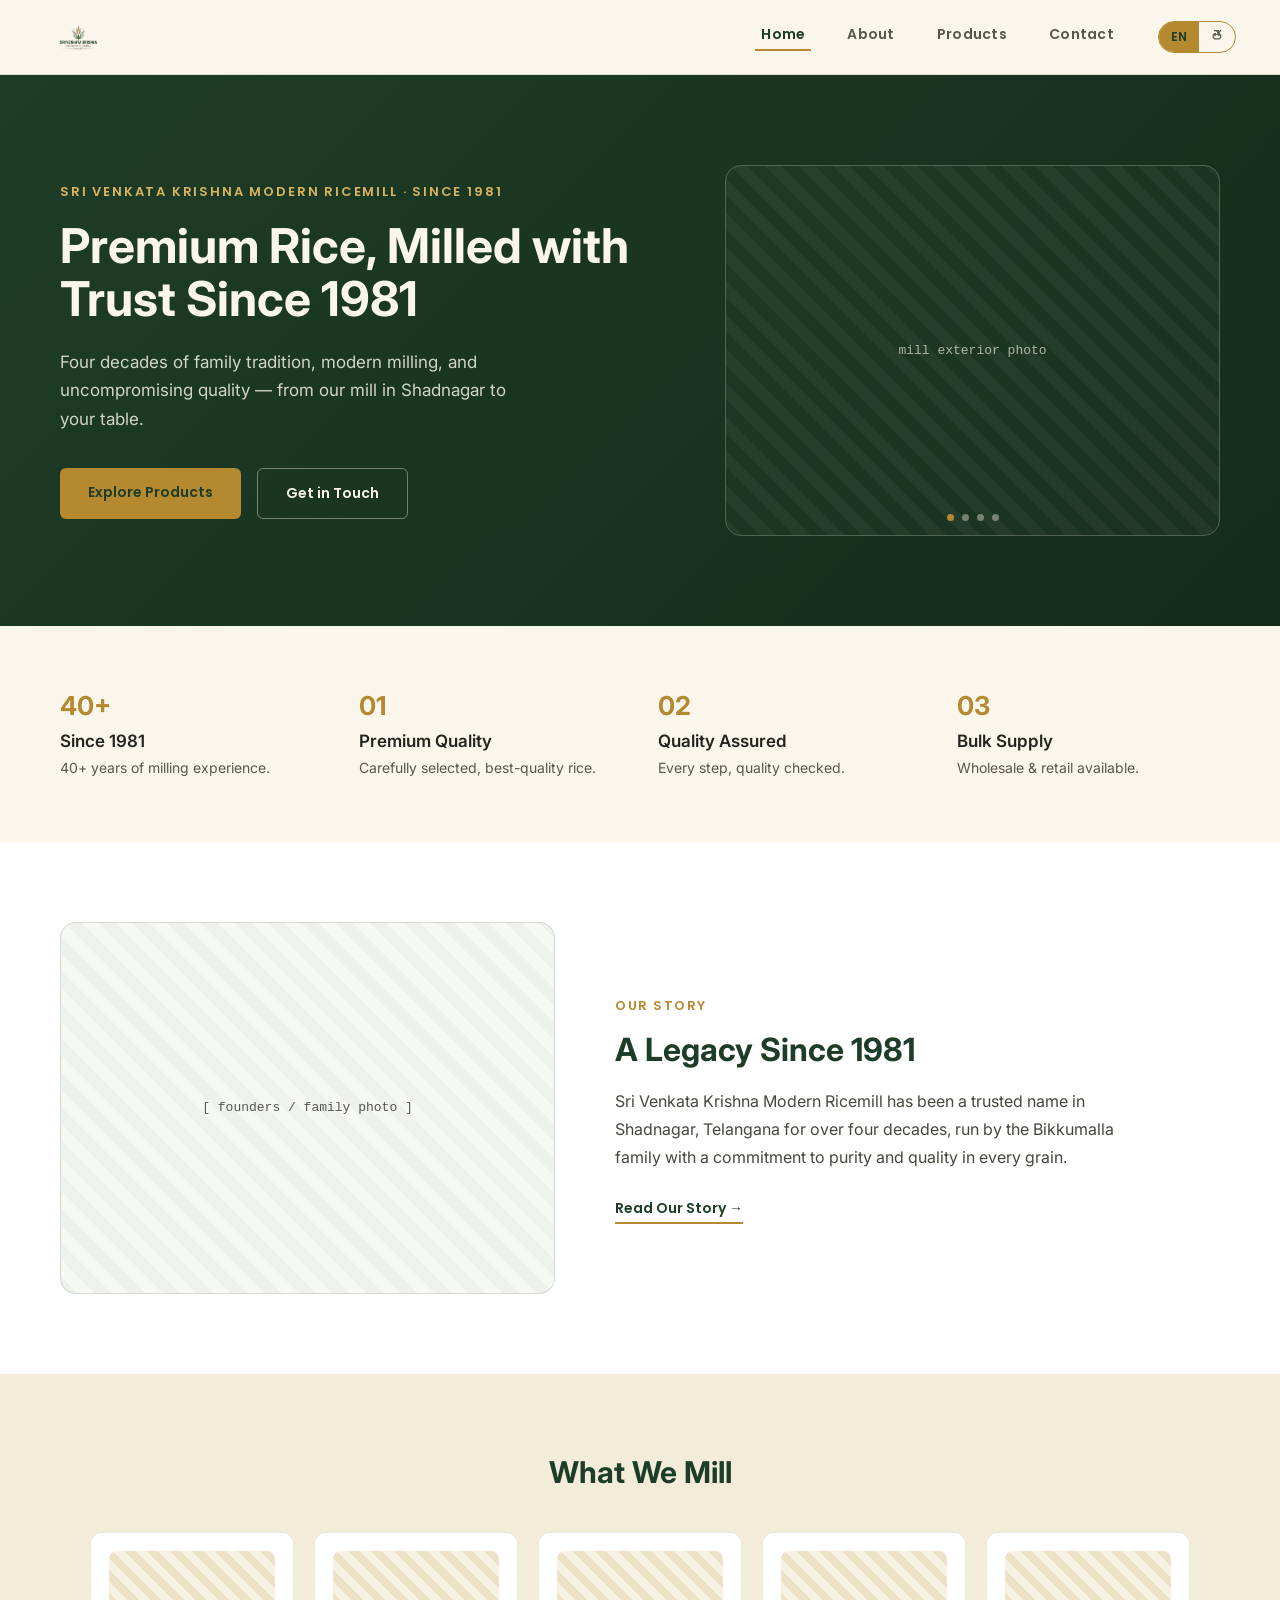
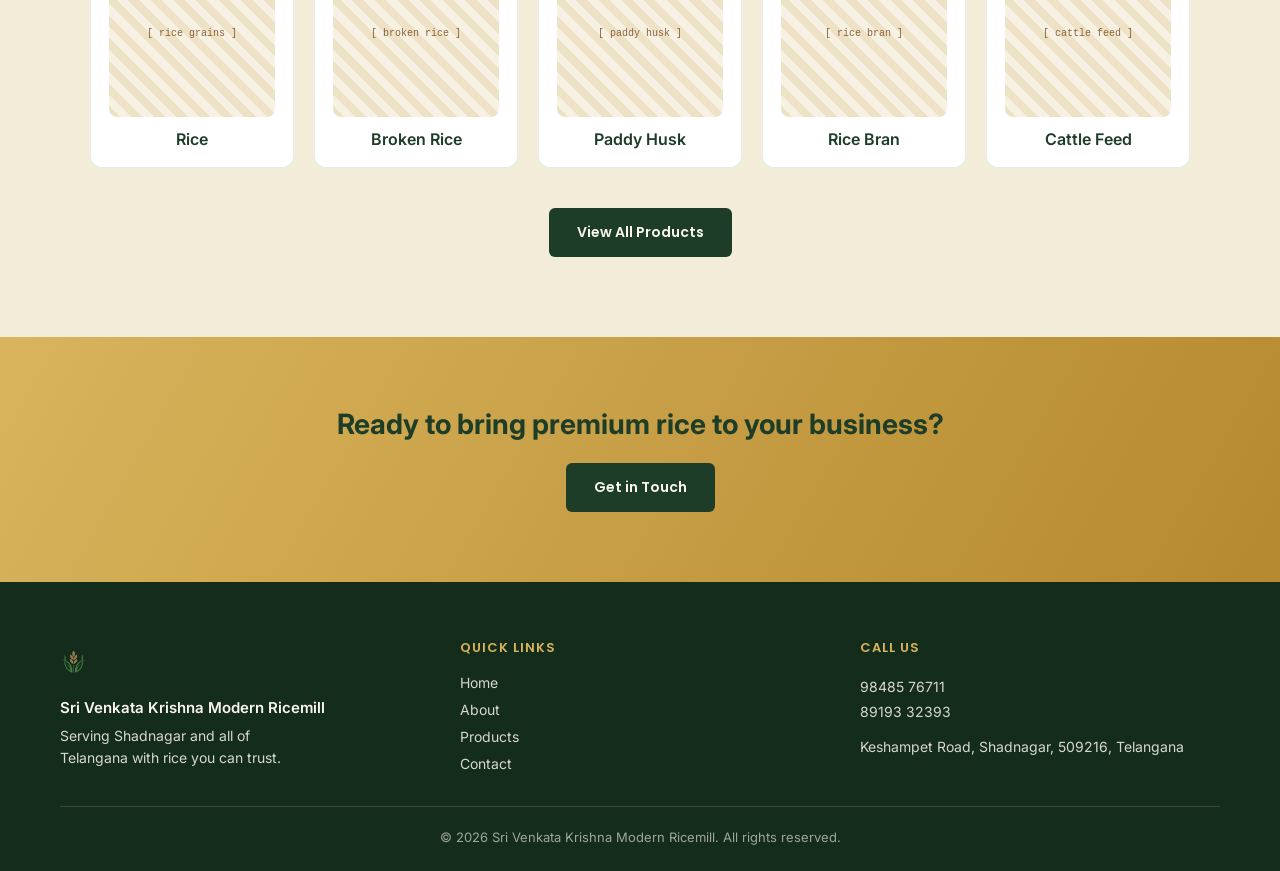
==== index.html @ 7b0346a7 "Add static Rice Mill website (Sri Venkata Krishna Modern Ricemill) Bilingual (EN/Telugu) single-page" ====
<!DOCTYPE html>
<html lang="en">
<head>
<meta charset="UTF-8" />
<meta name="viewport" content="width=device-width, initial-scale=1.0" />
<title>Sri Venkata Krishna Modern Ricemill</title>
<meta name="description" content="Sri Venkata Krishna Modern Ricemill — premium rice milled with trust since 1981. Based in Shadnagar, Telangana." />
<link rel="icon" href="assets/logo-mark.png" type="image/png" />
<link rel="preconnect" href="https://fonts.googleapis.com" />
<link rel="preconnect" href="https://fonts.gstatic.com" crossorigin />
<link href="https://fonts.googleapis.com/css2?family=Poppins:wght@500;600;700;800&family=Inter:wght@400;500;600&family=Noto+Sans+Telugu:wght@400;500;600;700&display=swap" rel="stylesheet" />
<link rel="stylesheet" href="css/styles.css" />
</head>
<body>
<div id="app"></div>
<script src="js/script.js"></script>
</body>
</html>
---- css/styles.css ----
:root {
  --bg: #faf6ec;
  --bg-alt: #f3ecd9;
  --text: #22241f;
  --muted: #55584f;
  --muted-2: #45473f;
  --green: #1e3d28;
  --green-dark: #142c1c;
  --gold: #b5892f;
  --gold-light: #d9b45c;
  --border: rgba(30, 61, 40, 0.14);
  --border-soft: rgba(30, 61, 40, 0.1);
}

* { box-sizing: border-box; }

html, body {
  margin: 0;
  padding: 0;
  background: var(--bg);
  color: var(--text);
  font-family: 'Inter', 'Noto Sans Telugu', sans-serif;
  min-height: 100vh;
  scroll-behavior: smooth;
}

a { color: var(--green); text-decoration: none; }
a:hover { color: var(--gold); }

input::placeholder, textarea::placeholder { color: #9a978c; }

.heading, h1, h2, h3 { font-family: 'Poppins', 'Noto Sans Telugu', sans-serif; }

.hidden { display: none !important; }

button { font-family: inherit; }

/* ===== NAV ===== */
.navbar {
  position: sticky;
  top: 0;
  z-index: 50;
  display: flex;
  flex-wrap: wrap;
  align-items: center;
  justify-content: space-between;
  gap: 16px;
  padding: 14px 44px;
  background: var(--bg);
  border-bottom: 1px solid var(--border);
}

.navbar-logo { height: 46px; cursor: pointer; }

.nav-right {
  display: flex;
  align-items: center;
  gap: 30px;
  flex-wrap: wrap;
}

.nav-link {
  font-family: 'Poppins', 'Noto Sans Telugu', sans-serif;
  font-weight: 600;
  font-size: 14px;
  letter-spacing: 0.02em;
  color: var(--muted);
  cursor: pointer;
  padding-bottom: 4px;
  border-bottom: 2px solid transparent;
  background: none;
  border-top: none;
  border-left: none;
  border-right: none;
}

.nav-link.active {
  color: var(--green);
  border-bottom: 2px solid var(--gold);
}

.lang-toggle {
  display: flex;
  align-items: center;
  border: 1px solid var(--gold);
  border-radius: 999px;
  overflow: hidden;
  margin-left: 8px;
}

.lang-btn {
  font-family: 'Poppins', sans-serif;
  font-weight: 600;
  font-size: 12px;
  padding: 6px 12px;
  cursor: pointer;
  color: var(--muted);
  background: none;
  border: none;
}

.lang-btn.active { background: var(--gold); color: var(--green); }

/* ===== SECTION HELPERS ===== */
.section-pad { padding: 80px 60px; }
.header-band {
  padding: 64px 60px;
  background: var(--green);
  color: var(--bg);
  text-align: center;
}
.header-band .page-title { font-weight: 700; font-size: 38px; margin-bottom: 14px; }
.header-band .page-subtitle { font-size: 16px; color: rgba(250,246,236,0.8); max-width: 620px; margin: 0 auto; }

.placeholder-photo {
  aspect-ratio: 4/3;
  border-radius: 16px;
  border: 1px solid var(--border);
  background: repeating-linear-gradient(45deg, #eef2ec, #eef2ec 12px, #f6f8f4 12px, #f6f8f4 24px);
  display: flex;
  align-items: center;
  justify-content: center;
  padding: 20px;
  text-align: center;
}
.placeholder-photo span { font-family: monospace; font-size: 13px; color: var(--muted); }

/* ===== HERO ===== */
.hero {
  display: grid;
  grid-template-columns: 1.1fr 0.9fr;
  gap: 60px;
  align-items: center;
  padding: 90px 60px;
  background: linear-gradient(135deg, var(--green), var(--green-dark));
  color: var(--bg);
}
.hero-kicker {
  font-family: 'Poppins', sans-serif;
  font-weight: 600;
  font-size: 13px;
  letter-spacing: 0.14em;
  color: var(--gold-light);
  text-transform: uppercase;
  margin-bottom: 18px;
}
.hero-title { font-weight: 700; font-size: 48px; line-height: 1.1; margin-bottom: 22px; }
.hero-subtitle {
  font-size: 17px;
  line-height: 1.7;
  color: rgba(250,246,236,0.82);
  max-width: 480px;
  margin-bottom: 34px;
}
.hero-ctas { display: flex; gap: 16px; flex-wrap: wrap; }

.btn {
  font-family: 'Poppins', sans-serif;
  font-weight: 600;
  font-size: 14px;
  padding: 14px 28px;
  border-radius: 6px;
  cursor: pointer;
  display: inline-block;
  border: none;
}
.btn-gold { background: var(--gold); color: var(--green); }
.btn-outline { background: transparent; color: var(--bg); border: 1px solid rgba(250,246,236,0.4); }
.btn-dark { background: var(--green); color: var(--bg); }

.hero-visual {
  position: relative;
  aspect-ratio: 4/3;
  border-radius: 16px;
  border: 1px solid rgba(250,246,236,0.25);
  overflow: hidden;
}
.hero-slide {
  position: absolute;
  inset: 0;
  display: flex;
  align-items: center;
  justify-content: center;
  padding: 20px;
  text-align: center;
  background: repeating-linear-gradient(45deg, rgba(250,246,236,0.06), rgba(250,246,236,0.06) 12px, rgba(250,246,236,0.02) 12px, rgba(250,246,236,0.02) 24px);
  transition: opacity 1s ease;
  opacity: 0;
}
.hero-slide.active { opacity: 1; }
.hero-slide span { font-family: monospace; font-size: 13px; color: rgba(250,246,236,0.65); }
.hero-dots {
  position: absolute;
  bottom: 14px;
  left: 0;
  right: 0;
  display: flex;
  justify-content: center;
  gap: 8px;
}
.hero-dot {
  width: 7px;
  height: 7px;
  border-radius: 50%;
  background: rgba(250,246,236,0.4);
}
.hero-dot.active { background: var(--gold); }

/* ===== TRUST ===== */
.trust-grid {
  display: grid;
  grid-template-columns: repeat(auto-fit, minmax(200px, 1fr));
  gap: 36px;
  padding: 64px 60px;
  background: var(--bg);
}
.trust-mark { font-weight: 700; font-size: 26px; color: var(--gold); margin-bottom: 10px; }
.trust-title { font-weight: 600; font-size: 17px; margin-bottom: 6px; }
.trust-desc { font-size: 14px; color: var(--muted); line-height: 1.5; }

/* ===== ABOUT TEASER ===== */
.about-teaser {
  display: grid;
  grid-template-columns: 0.9fr 1.1fr;
  gap: 60px;
  align-items: center;
  padding: 80px 60px;
  background: #ffffff;
}
.eyebrow {
  font-family: 'Poppins', sans-serif;
  font-weight: 600;
  font-size: 13px;
  letter-spacing: 0.12em;
  color: var(--gold);
  text-transform: uppercase;
  margin-bottom: 14px;
}
.about-teaser-title { font-weight: 700; font-size: 32px; margin-bottom: 18px; color: var(--green); }
.about-teaser-text { font-size: 16px; line-height: 1.75; color: var(--muted-2); margin-bottom: 26px; max-width: 520px; }
.link-cta {
  font-family: 'Poppins', sans-serif;
  font-weight: 600;
  font-size: 14px;
  color: var(--green);
  border-bottom: 2px solid var(--gold);
  padding-bottom: 4px;
  cursor: pointer;
  background: none;
  border-top: none; border-left: none; border-right: none;
}

/* ===== PRODUCTS TEASER (home) ===== */
.products-teaser { padding: 80px 60px; background: var(--bg-alt); }
.section-title-center { font-weight: 700; font-size: 30px; color: var(--green); text-align: center; margin-bottom: 42px; }
.products-teaser-grid {
  display: grid;
  grid-template-columns: repeat(auto-fit, minmax(180px, 1fr));
  gap: 20px;
  max-width: 1100px;
  margin: 0 auto 40px;
}
.product-mini-card {
  background: #ffffff;
  border-radius: 12px;
  padding: 18px;
  text-align: center;
  border: 1px solid var(--border-soft);
}
.product-mini-photo {
  aspect-ratio: 1/1;
  border-radius: 8px;
  margin-bottom: 12px;
  background: repeating-linear-gradient(45deg, #eee2c6, #eee2c6 8px, #f6f1e2 8px, #f6f1e2 16px);
  display: flex;
  align-items: center;
  justify-content: center;
  padding: 8px;
  text-align: center;
}
.product-mini-photo span { font-family: monospace; font-size: 10px; color: #8b6239; }
.product-mini-name { font-weight: 600; font-size: 16px; color: var(--green); }
.center { text-align: center; }

/* ===== CTA BANNER ===== */
.cta-banner {
  padding: 70px 60px;
  background: linear-gradient(120deg, var(--gold-light), var(--gold));
  text-align: center;
}
.cta-banner-text { font-weight: 700; font-size: 28px; color: var(--green); margin-bottom: 22px; }

/* ===== ABOUT PAGE ===== */
.about-story-section {
  display: grid;
  grid-template-columns: 0.9fr 1.1fr;
  gap: 60px;
  align-items: center;
  padding: 80px 60px;
  background: #ffffff;
}
.about-story-text { font-size: 16px; line-height: 1.8; color: var(--muted-2); }

.founders-section { padding: 70px 60px; background: var(--bg-alt); }
.founders-grid {
  display: grid;
  grid-template-columns: repeat(auto-fit, minmax(220px, 1fr));
  gap: 24px;
  max-width: 700px;
  margin: 0 auto;
}
.founder-card {
  background: #ffffff;
  border-radius: 14px;
  padding: 30px;
  text-align: center;
  border: 1px solid var(--border-soft);
}
.founder-avatar {
  width: 66px; height: 66px;
  border-radius: 50%;
  background: var(--green);
  color: var(--gold-light);
  display: flex; align-items: center; justify-content: center;
  font-family: 'Poppins', sans-serif;
  font-weight: 700; font-size: 20px;
  margin: 0 auto 16px;
}
.founder-name { font-weight: 600; font-size: 17px; color: var(--green); }
.founder-role {
  font-family: 'Poppins', sans-serif;
  font-weight: 600; font-size: 12px;
  letter-spacing: 0.08em; text-transform: uppercase;
  color: var(--gold); margin-top: 6px;
}

.values-section { padding: 80px 60px; background: #ffffff; }
.values-grid {
  display: grid;
  grid-template-columns: repeat(auto-fit, minmax(220px, 1fr));
  gap: 22px;
  max-width: 1100px;
  margin: 0 auto;
}
.value-card {
  background: var(--bg);
  border: 1px solid var(--border-soft);
  border-radius: 12px;
  padding: 26px;
}
.value-title { font-weight: 600; font-size: 17px; color: var(--green); margin-bottom: 10px; }
.value-desc { font-size: 14px; color: var(--muted); line-height: 1.6; }

.serve-section {
  padding: 80px 60px;
  background: var(--green-dark);
  color: var(--bg);
  border-top: 2px solid var(--gold);
  border-bottom: 2px solid var(--gold);
}
.serve-title { font-weight: 700; font-size: 28px; text-align: center; }
.serve-underline { width: 60px; height: 3px; background: var(--gold-light); margin: 16px auto 42px; border-radius: 2px; }
.serve-grid {
  display: grid;
  grid-template-columns: repeat(auto-fit, minmax(190px, 1fr));
  gap: 20px;
  max-width: 1000px;
  margin: 0 auto;
}
.serve-item {
  background: rgba(255,255,255,0.06);
  border: 1px solid rgba(217,180,92,0.35);
  border-radius: 12px;
  padding: 22px;
  display: flex;
  flex-direction: column;
  align-items: center;
  gap: 12px;
}
.serve-icon-circle {
  width: 48px; height: 48px;
  border-radius: 50%;
  background: var(--gold-light);
  display: flex; align-items: center; justify-content: center;
  flex-shrink: 0;
}
.serve-icon-inner { position: relative; width: 22px; height: 20px; }
.serve-item span.label { font-size: 14px; text-align: center; }

/* Serve icon shapes */
.icon-store .tri { position: absolute; top: 0; left: 0; width: 0; height: 0; border-left: 11px solid transparent; border-right: 11px solid transparent; border-bottom: 8px solid var(--green); }
.icon-store .body { position: absolute; top: 8px; left: 2px; width: 18px; height: 12px; background: var(--green); border-radius: 0 0 2px 2px; }
.icon-store .door { position: absolute; top: 12px; left: 9px; width: 4px; height: 8px; background: var(--gold-light); }

.icon-warehouse .roof { position: absolute; top: 0; left: 0; width: 0; height: 0; border-left: 11px solid transparent; border-right: 11px solid transparent; border-bottom: 7px solid var(--green); }
.icon-warehouse .body { position: absolute; top: 6px; left: 1px; width: 20px; height: 14px; background: var(--green); }
.icon-warehouse .win1 { position: absolute; top: 10px; left: 4px; width: 4px; height: 4px; background: var(--gold-light); }
.icon-warehouse .win2 { position: absolute; top: 10px; left: 14px; width: 4px; height: 4px; background: var(--gold-light); }

.icon-cart .basket { position: absolute; top: 2px; left: 2px; width: 18px; height: 10px; background: var(--green); border-radius: 2px; }
.icon-cart .wheel1 { position: absolute; bottom: 0; left: 4px; width: 5px; height: 5px; background: var(--green); border-radius: 50%; }
.icon-cart .wheel2 { position: absolute; bottom: 0; left: 13px; width: 5px; height: 5px; background: var(--green); border-radius: 50%; }

.icon-ring .circle { position: absolute; top: 2px; left: 2px; width: 18px; height: 18px; border: 3px solid var(--green); border-radius: 50%; box-sizing: border-box; }

.icon-hotel .base { position: absolute; bottom: 2px; left: 0; width: 22px; height: 8px; background: var(--green); border-radius: 2px; }
.icon-hotel .pillow { position: absolute; bottom: 8px; left: 2px; width: 7px; height: 6px; background: var(--green); border-radius: 2px; }
.icon-hotel .leg1 { position: absolute; bottom: 0; left: 1px; width: 3px; height: 4px; background: var(--green); }
.icon-hotel .leg2 { position: absolute; bottom: 0; right: 1px; width: 3px; height: 4px; background: var(--green); }

.icon-caterer .dome { position: absolute; top: 2px; left: 3px; width: 16px; height: 8px; background: var(--green); border-radius: 16px 16px 0 0; }
.icon-caterer .tray { position: absolute; top: 10px; left: 1px; width: 20px; height: 3px; background: var(--green); border-radius: 2px; }
.icon-caterer .knob { position: absolute; top: 9px; left: 9px; width: 4px; height: 3px; background: var(--green); }

.icon-institution .diamond { position: absolute; top: 2px; left: 3px; width: 16px; height: 16px; background: var(--green); transform: scaleY(0.45) rotate(45deg); }
.icon-institution .stem { position: absolute; top: 11px; left: 9px; width: 3px; height: 8px; background: var(--green); }

.icon-corporate .building { position: absolute; top: 6px; left: 1px; width: 20px; height: 12px; background: var(--green); border-radius: 2px; }
.icon-corporate .roofline { position: absolute; top: 2px; left: 7px; width: 8px; height: 5px; border: 2.5px solid var(--green); border-bottom: none; border-radius: 4px 4px 0 0; box-sizing: border-box; }
.icon-corporate .doorway { position: absolute; top: 10px; left: 9px; width: 4px; height: 2px; background: var(--gold-light); }

/* ===== PRODUCTS PAGE ===== */
.products-page-grid {
  padding: 80px 60px;
  background: #ffffff;
}
.products-page-grid .grid-inner {
  display: grid;
  grid-template-columns: repeat(auto-fit, minmax(220px, 1fr));
  gap: 26px;
  max-width: 1200px;
  margin: 0 auto;
}
.product-card {
  background: var(--bg);
  border-radius: 14px;
  overflow: hidden;
  border: 1px solid var(--border-soft);
}
.product-card-photo {
  aspect-ratio: 1/1;
  background: repeating-linear-gradient(45deg, #eee2c6, #eee2c6 10px, #f6f1e2 10px, #f6f1e2 20px);
  display: flex; align-items: center; justify-content: center;
  padding: 14px; text-align: center;
}
.product-card-photo span { font-family: monospace; font-size: 12px; color: #8b6239; }
.product-card-body { padding: 20px; }
.product-card-name { font-weight: 600; font-size: 17px; color: var(--green); margin-bottom: 8px; }
.product-card-desc { font-size: 14px; color: var(--muted); line-height: 1.5; }

.brands-section { padding: 70px 60px; background: var(--bg-alt); text-align: center; }
.brands-title { font-weight: 700; font-size: 28px; color: var(--green); margin-bottom: 34px; }
.brands-rows { display: flex; flex-direction: column; gap: 22px; max-width: 1000px; margin: 0 auto; overflow: hidden; }
.marquee-mask {
  overflow: hidden;
  -webkit-mask-image: linear-gradient(90deg, transparent, #000 8%, #000 92%, transparent);
  mask-image: linear-gradient(90deg, transparent, #000 8%, #000 92%, transparent);
}
.marquee-track { display: flex; gap: 20px; width: max-content; }
.marquee-ltr { animation: marqueeLTR 26s linear infinite; }
.marquee-rtl { animation: marqueeRTL 26s linear infinite; }
@keyframes marqueeLTR { from { transform: translateX(-50%); } to { transform: translateX(0); } }
@keyframes marqueeRTL { from { transform: translateX(0); } to { transform: translateX(-50%); } }
.brand-item { display: flex; flex-direction: column; align-items: center; gap: 10px; flex-shrink: 0; width: 140px; }
.brand-logo {
  width: 64px; height: 64px;
  border-radius: 12px;
  background: repeating-linear-gradient(45deg, #eee2c6, #eee2c6 8px, #f6f1e2 8px, #f6f1e2 16px);
  border: 1px solid var(--gold);
  display: flex; align-items: center; justify-content: center;
}
.brand-logo span { font-family: monospace; font-size: 9px; color: #8b6239; }
.brand-name { font-family: 'Poppins', sans-serif; font-weight: 500; font-size: 12px; color: var(--green); text-align: center; }
.brands-more { font-family: 'Poppins', sans-serif; font-weight: 600; font-size: 14px; color: #8b6239; }

.packaging-section { padding: 80px 60px; background: #ffffff; text-align: center; }
.packaging-title { font-weight: 700; font-size: 28px; color: var(--green); margin-bottom: 12px; }
.packaging-note { font-size: 15px; color: var(--muted); margin-bottom: 42px; }
.packaging-sizes { display: flex; flex-wrap: wrap; justify-content: center; gap: 34px; }
.size-item { width: 110px; text-align: center; }
.size-label { font-family: 'Poppins', sans-serif; font-weight: 700; font-size: 17px; color: var(--green); margin-bottom: 10px; }
.bag-tie { width: 22px; height: 16px; background: #d9ac4f; border: 1.5px solid #8b6239; border-radius: 6px 6px 2px 2px; margin: 0 auto -6px; position: relative; z-index: 2; }
.bag-body {
  width: 100px; height: 110px;
  background: linear-gradient(180deg, #e8c471, #d9ac4f);
  clip-path: polygon(16% 0%, 84% 0%, 100% 14%, 100% 100%, 0% 100%, 0% 14%);
  position: relative; margin: 0 auto;
  display: flex; flex-direction: column; align-items: center; padding-top: 18px;
}
.bag-seal {
  width: 44px; height: 44px; border-radius: 50%;
  background: var(--bg); border: 1.5px solid #8b6239;
  display: flex; align-items: center; justify-content: center;
  padding: 6px; box-sizing: border-box;
}
.bag-seal img { width: 100%; height: 100%; object-fit: contain; }
.bag-label {
  font-family: 'Poppins', sans-serif;
  font-weight: 700; font-size: 8px;
  letter-spacing: 0.03em; color: var(--green);
  line-height: 1.3; margin-top: 6px; text-align: center;
}
.bag-shadow { width: 76px; height: 9px; background: rgba(34,36,31,0.14); border-radius: 50%; margin: 3px auto 0; filter: blur(2px); }

/* ===== CONTACT PAGE ===== */
.contact-grid {
  display: grid;
  grid-template-columns: 1.2fr 0.8fr;
  gap: 46px;
  padding: 80px 60px;
  background: #ffffff;
  max-width: 1200px;
  margin: 0 auto;
}
.contact-form-card {
  background: var(--bg);
  border-radius: 16px;
  padding: 40px;
  border: 1px solid var(--border-soft);
}
.form-thanks { text-align: center; padding: 40px 10px; }
.form-thanks-text { font-weight: 600; font-size: 18px; color: var(--green); line-height: 1.6; }
.form-reset {
  display: inline-block; margin-top: 22px;
  font-family: 'Poppins', sans-serif; font-weight: 600; font-size: 14px;
  color: var(--green); border-bottom: 2px solid var(--gold);
  cursor: pointer; background: none; border-top: none; border-left: none; border-right: none;
}
.form-group { margin-bottom: 18px; }
.form-label { font-family: 'Poppins', sans-serif; font-weight: 600; font-size: 13px; color: var(--green); margin-bottom: 8px; }
.form-input, .form-select, .form-textarea {
  width: 100%;
  box-sizing: border-box;
  padding: 12px 14px;
  border: 1px solid rgba(30,61,40,0.25);
  border-radius: 8px;
  font-family: 'Inter', sans-serif;
  font-size: 15px;
  background: #ffffff;
}
.form-textarea { resize: vertical; }
.form-submit {
  width: 100%;
  font-family: 'Poppins', sans-serif; font-weight: 600; font-size: 15px;
  background: var(--gold); color: var(--green);
  padding: 14px; border: none; border-radius: 8px; cursor: pointer;
}

.contact-side { display: flex; flex-direction: column; gap: 20px; }
.call-card { background: var(--green-dark); color: var(--bg); border-radius: 16px; padding: 30px; }
.call-card-title, .address-card-title {
  font-family: 'Poppins', sans-serif; font-weight: 600; font-size: 13px;
  letter-spacing: 0.1em; text-transform: uppercase; margin-bottom: 18px;
}
.call-card-title { color: var(--gold-light); }
.address-card-title { color: var(--gold); }
.call-person { margin-bottom: 16px; }
.call-person:last-child { margin-bottom: 0; }
.call-person-name { font-weight: 600; font-size: 15px; }
.call-person-phone { font-size: 15px; color: var(--bg); }
.address-card { background: var(--bg); border: 1px solid var(--border-soft); border-radius: 16px; padding: 30px; }
.address-text { font-size: 15px; line-height: 1.6; color: var(--text); margin-bottom: 20px; }
.directions-btn {
  display: inline-block; font-family: 'Poppins', sans-serif; font-weight: 600; font-size: 14px;
  background: var(--green); color: var(--bg); padding: 12px 22px; border-radius: 6px;
}

/* ===== FOOTER ===== */
.footer { background: var(--green-dark); color: rgba(250,246,236,0.85); padding: 56px 60px 26px; }
.footer-grid {
  display: grid;
  grid-template-columns: repeat(auto-fit, minmax(220px, 1fr));
  gap: 40px;
  max-width: 1200px;
  margin: 0 auto 34px;
}
.footer-logo { height: 42px; margin-bottom: 14px; }
.footer-brand-name { font-weight: 600; font-size: 15px; color: var(--bg); margin-bottom: 8px; }
.footer-tagline { font-size: 14px; line-height: 1.6; max-width: 260px; }
.footer-col-title {
  font-family: 'Poppins', sans-serif; font-weight: 600; font-size: 13px;
  letter-spacing: 0.08em; text-transform: uppercase; color: var(--gold-light); margin-bottom: 16px;
}
.footer-links { display: flex; flex-direction: column; gap: 10px; font-size: 14px; }
.footer-links span { cursor: pointer; color: rgba(250,246,236,0.85); }
.footer-links span:hover { color: var(--gold-light); }
.footer-contact-lines { font-size: 14px; line-height: 1.8; }
.footer-bottom { border-top: 1px solid rgba(250,246,236,0.15); padding-top: 22px; text-align: center; font-size: 13px; color: rgba(250,246,236,0.6); }

/* ===== RESPONSIVE ===== */
@media (max-width: 900px) {
  .navbar { padding: 12px 20px; }
  .section-pad, .header-band, .hero, .trust-grid, .about-teaser, .products-teaser,
  .cta-banner, .about-story-section, .founders-section, .values-section,
  .serve-section, .products-page-grid, .brands-section, .packaging-section, .contact-grid {
    padding-left: 20px;
    padding-right: 20px;
  }
  .hero { grid-template-columns: 1fr; padding-top: 50px; padding-bottom: 50px; gap: 36px; }
  .hero-title { font-size: 34px; }
  .about-teaser, .about-story-section { grid-template-columns: 1fr; gap: 32px; }
  .contact-grid { grid-template-columns: 1fr; gap: 30px; padding-top: 50px; padding-bottom: 50px; }
  .header-band { padding-top: 44px; padding-bottom: 44px; }
  .header-band .page-title { font-size: 28px; }
}

@media (max-width: 520px) {
  .nav-right { gap: 16px; }
  .nav-link { font-size: 12px; }
  .hero-title { font-size: 28px; }
  .hero-ctas { flex-direction: column; }
  .hero-ctas .btn { text-align: center; }
}
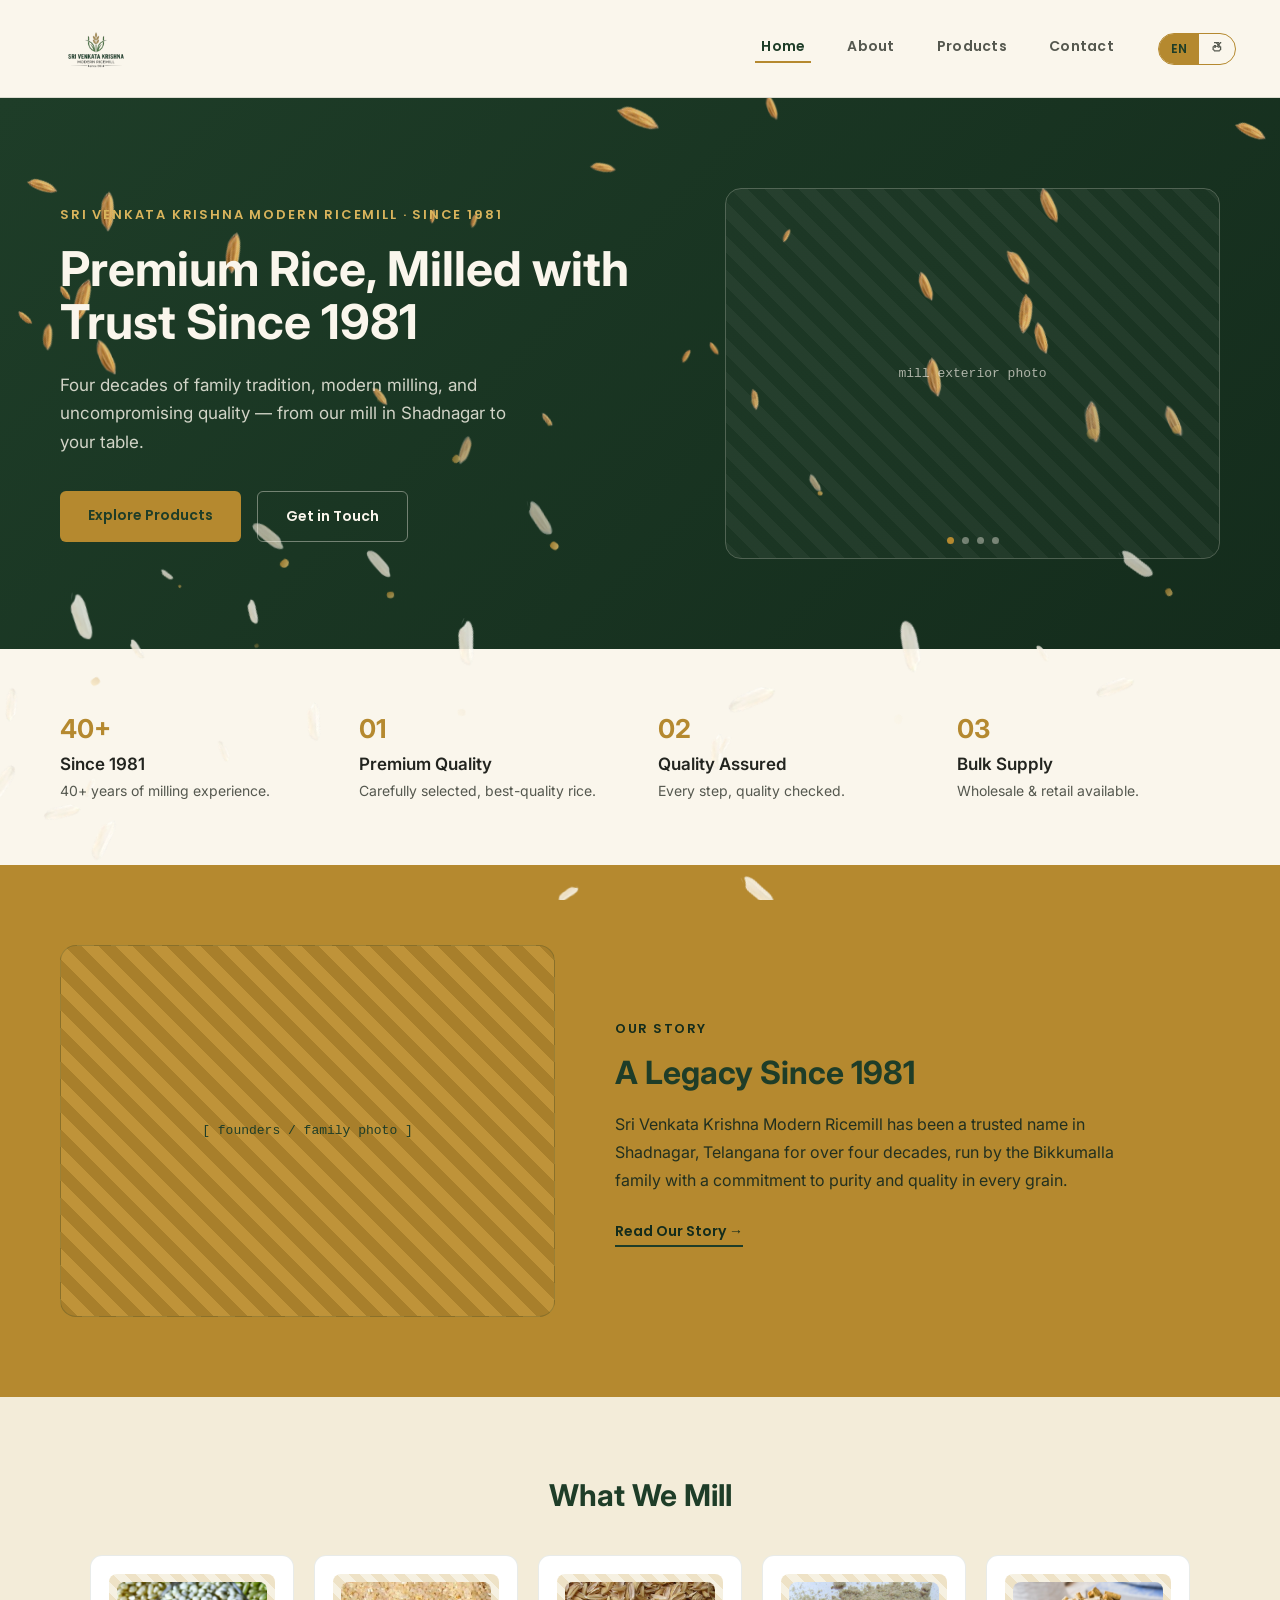
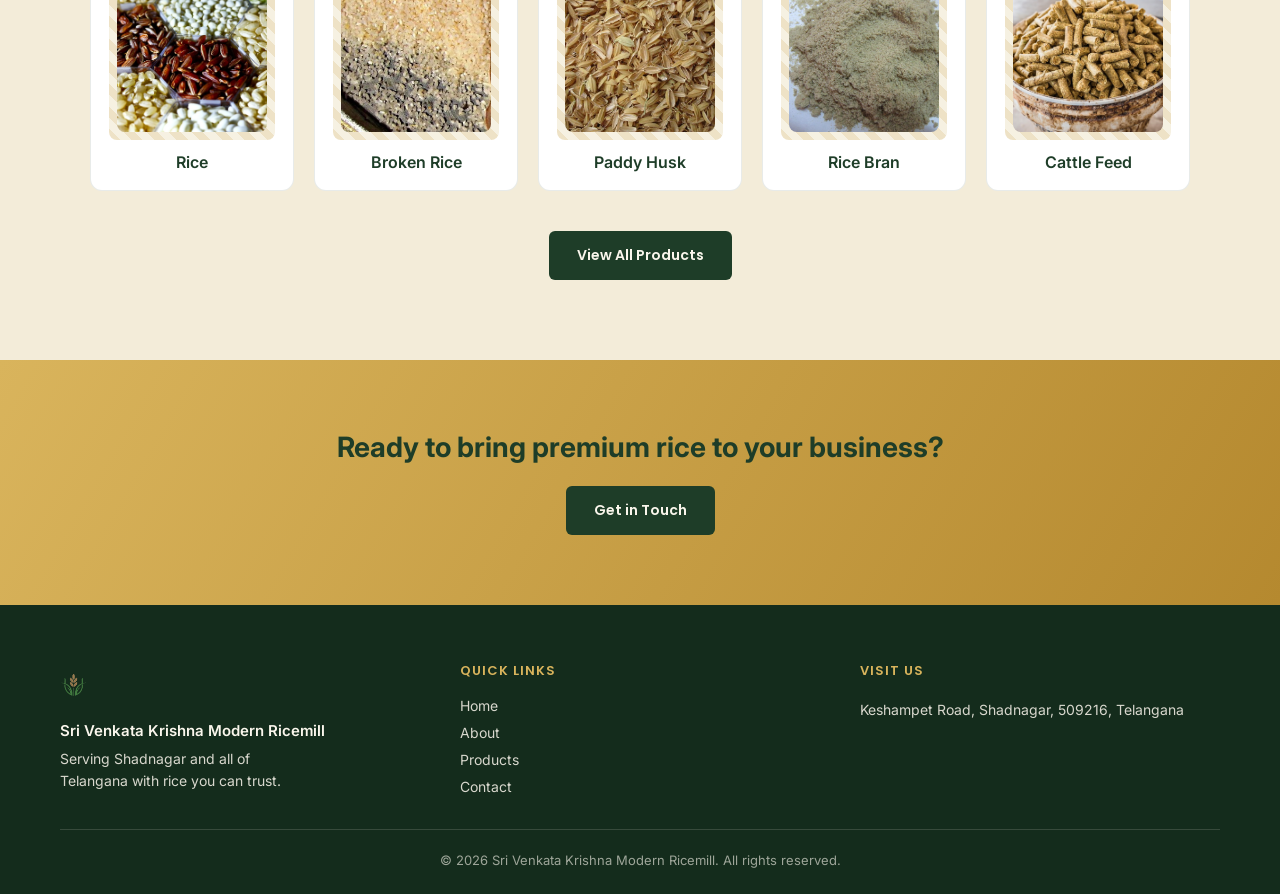
==== commit d0d99be7: "Add scroll-linked paddy-to-rice grain animation on home page A fixed, full-viewport layer of 70 grai" ====
--- a/index.html
+++ b/index.html
@@ -13,6 +13,7 @@
 </head>
 <body>
 <div id="app"></div>
+<script src="js/grains.js"></script>
 <script src="js/script.js"></script>
 </body>
 </html>
--- a/css/styles.css
+++ b/css/styles.css
@@ -35,6 +35,60 @@
 
 button { font-family: inherit; }
 
+/* ===== GRAIN ANIMATION LAYER ===== */
+/* Fixed layer of drifting paddy/rice sprites. It sits above each section's
+   background (z-index 1) but below its content (z-index 2), so grains float
+   over the colour fields without ever obscuring text. Driven by js/grains.js. */
+.grain-layer {
+  position: fixed;
+  inset: 0;
+  z-index: 1;
+  pointer-events: none;
+  overflow: hidden;
+  contain: strict;
+  opacity: 0;
+  visibility: hidden;
+}
+.grain {
+  position: absolute;
+  left: 0;
+  top: 0;
+  will-change: transform, filter;
+  filter: brightness(1.1) saturate(1.06);
+}
+.grain img {
+  position: absolute;
+  left: 0;
+  top: 0;
+  width: 100%;
+  height: 100%;
+}
+.grain-rice { opacity: 0; }
+.grain-husk {
+  position: absolute;
+  left: 26%;
+  top: 34%;
+  width: 44%;
+  height: 30%;
+  border-radius: 60% 60% 50% 50%;
+  background: linear-gradient(150deg, #e2c176, #a97b2c);
+  opacity: 0;
+}
+
+/* Lift section content above the grain layer. */
+.hero > div,
+.trust-grid > div,
+.about-teaser > *,
+.products-teaser > *,
+.cta-banner > * {
+  position: relative;
+  z-index: 2;
+}
+
+@media (prefers-reduced-motion: reduce) {
+  .grain { transition: none !important; }
+}
+
 /* ===== NAV ===== */
 .navbar {
   position: sticky;
@@ -50,7 +104,7 @@
   border-bottom: 1px solid var(--border);
 }
 
-.navbar-logo { height: 46px; cursor: pointer; }
+.navbar-logo { height: 69px; cursor: pointer; }
 
 .nav-right {
   display: flex;
@@ -189,6 +243,7 @@
 }
 .hero-slide.active { opacity: 1; }
 .hero-slide span { font-family: monospace; font-size: 13px; color: rgba(250,246,236,0.65); }
+.hero-slide img { width: 100%; height: 100%; object-fit: cover; }
 .hero-dots {
   position: absolute;
   bottom: 14px;
@@ -225,8 +280,21 @@
   gap: 60px;
   align-items: center;
   padding: 80px 60px;
-  background: #ffffff;
-}
+  background: var(--gold);
+}
+
+/* Copy on the gold band is darkened for contrast. */
+.about-teaser .eyebrow { color: var(--green-dark); }
+.about-teaser .about-teaser-text { color: #22301f; }
+.about-teaser .link-cta {
+  color: var(--green-dark);
+  border-bottom-color: var(--green);
+}
+.about-teaser .placeholder-photo {
+  background: repeating-linear-gradient(45deg, #a87f2b, #a87f2b 12px, #bf9339 12px, #bf9339 24px);
+  border-color: rgba(30, 61, 40, 0.22);
+}
+.about-teaser .placeholder-photo span { color: var(--green); }
 .eyebrow {
   font-family: 'Poppins', sans-serif;
   font-weight: 600;
@@ -279,6 +347,7 @@
   text-align: center;
 }
 .product-mini-photo span { font-family: monospace; font-size: 10px; color: #8b6239; }
+.product-mini-photo img { width: 100%; height: 100%; object-fit: cover; border-radius: inherit; }
 .product-mini-name { font-weight: 600; font-size: 16px; color: var(--green); }
 .center { text-align: center; }
 
@@ -444,6 +513,7 @@
   padding: 14px; text-align: center;
 }
 .product-card-photo span { font-family: monospace; font-size: 12px; color: #8b6239; }
+.product-card-photo img { width: 100%; height: 100%; object-fit: cover; }
 .product-card-body { padding: 20px; }
 .product-card-name { font-weight: 600; font-size: 17px; color: var(--green); margin-bottom: 8px; }
 .product-card-desc { font-size: 14px; color: var(--muted); line-height: 1.5; }
@@ -461,15 +531,20 @@
 .marquee-rtl { animation: marqueeRTL 26s linear infinite; }
 @keyframes marqueeLTR { from { transform: translateX(-50%); } to { transform: translateX(0); } }
 @keyframes marqueeRTL { from { transform: translateX(0); } to { transform: translateX(-50%); } }
-.brand-item { display: flex; flex-direction: column; align-items: center; gap: 10px; flex-shrink: 0; width: 140px; }
+.brand-item { display: flex; flex-direction: column; align-items: center; gap: 10px; flex-shrink: 0; width: 168px; }
 .brand-logo {
-  width: 64px; height: 64px;
-  border-radius: 12px;
-  background: repeating-linear-gradient(45deg, #eee2c6, #eee2c6 8px, #f6f1e2 8px, #f6f1e2 16px);
+  width: 83px; height: 83px;
+  border-radius: 16px;
+  background: #ffffff;
   border: 1px solid var(--gold);
   display: flex; align-items: center; justify-content: center;
-}
+  padding: 8px;
+  box-sizing: border-box;
+  overflow: hidden;
+}
+.brand-logo:has(span) { background: repeating-linear-gradient(45deg, #eee2c6, #eee2c6 8px, #f6f1e2 8px, #f6f1e2 16px); }
 .brand-logo span { font-family: monospace; font-size: 9px; color: #8b6239; }
+.brand-logo img { max-width: 100%; max-height: 100%; object-fit: contain; }
 .brand-name { font-family: 'Poppins', sans-serif; font-weight: 500; font-size: 12px; color: var(--green); text-align: center; }
 .brands-more { font-family: 'Poppins', sans-serif; font-weight: 600; font-size: 14px; color: #8b6239; }
 
@@ -545,19 +620,23 @@
   background: var(--gold); color: var(--green);
   padding: 14px; border: none; border-radius: 8px; cursor: pointer;
 }
+.form-submit:disabled { opacity: 0.65; cursor: not-allowed; }
+.form-error {
+  background: #fbeaea;
+  border: 1px solid #d98c8c;
+  color: #8a2e2e;
+  font-size: 13px;
+  padding: 10px 14px;
+  border-radius: 8px;
+  margin-bottom: 14px;
+}
 
 .contact-side { display: flex; flex-direction: column; gap: 20px; }
-.call-card { background: var(--green-dark); color: var(--bg); border-radius: 16px; padding: 30px; }
-.call-card-title, .address-card-title {
+.address-card-title {
   font-family: 'Poppins', sans-serif; font-weight: 600; font-size: 13px;
   letter-spacing: 0.1em; text-transform: uppercase; margin-bottom: 18px;
-}
-.call-card-title { color: var(--gold-light); }
-.address-card-title { color: var(--gold); }
-.call-person { margin-bottom: 16px; }
-.call-person:last-child { margin-bottom: 0; }
-.call-person-name { font-weight: 600; font-size: 15px; }
-.call-person-phone { font-size: 15px; color: var(--bg); }
+  color: var(--gold);
+}
 .address-card { background: var(--bg); border: 1px solid var(--border-soft); border-radius: 16px; padding: 30px; }
 .address-text { font-size: 15px; line-height: 1.6; color: var(--text); margin-bottom: 20px; }
 .directions-btn {
@@ -586,6 +665,58 @@
 .footer-links span:hover { color: var(--gold-light); }
 .footer-contact-lines { font-size: 14px; line-height: 1.8; }
 .footer-bottom { border-top: 1px solid rgba(250,246,236,0.15); padding-top: 22px; text-align: center; font-size: 13px; color: rgba(250,246,236,0.6); }
+
+/* ===== LOGO MODAL ===== */
+.logo-modal-overlay {
+  display: none;
+  position: fixed;
+  inset: 0;
+  background: rgba(20, 44, 28, 0.72);
+  z-index: 200;
+  align-items: center;
+  justify-content: center;
+  padding: 20px;
+  box-sizing: border-box;
+}
+.logo-modal-overlay.active { display: flex; }
+.logo-modal-circle {
+  position: relative;
+  width: min(320px, 80vw);
+  height: min(320px, 80vw);
+  border-radius: 50%;
+  background: #ffffff;
+  border: 6px solid var(--gold-light);
+  box-shadow: 0 20px 60px rgba(0,0,0,0.35);
+  display: flex;
+  align-items: center;
+  justify-content: center;
+  padding: 34px;
+  box-sizing: border-box;
+  animation: logoPopIn 0.22s ease;
+}
+.logo-modal-circle img { width: 100%; height: 100%; object-fit: contain; }
+.logo-modal-close {
+  position: absolute;
+  top: -14px;
+  right: -14px;
+  width: 36px;
+  height: 36px;
+  border-radius: 50%;
+  background: var(--green);
+  color: var(--bg);
+  border: 2px solid var(--gold-light);
+  font-size: 20px;
+  line-height: 1;
+  cursor: pointer;
+  display: flex;
+  align-items: center;
+  justify-content: center;
+  padding: 0;
+}
+@keyframes logoPopIn {
+  from { transform: scale(0.85); opacity: 0; }
+  to { transform: scale(1); opacity: 1; }
+}
 
 /* ===== RESPONSIVE ===== */
 @media (max-width: 900px) {
